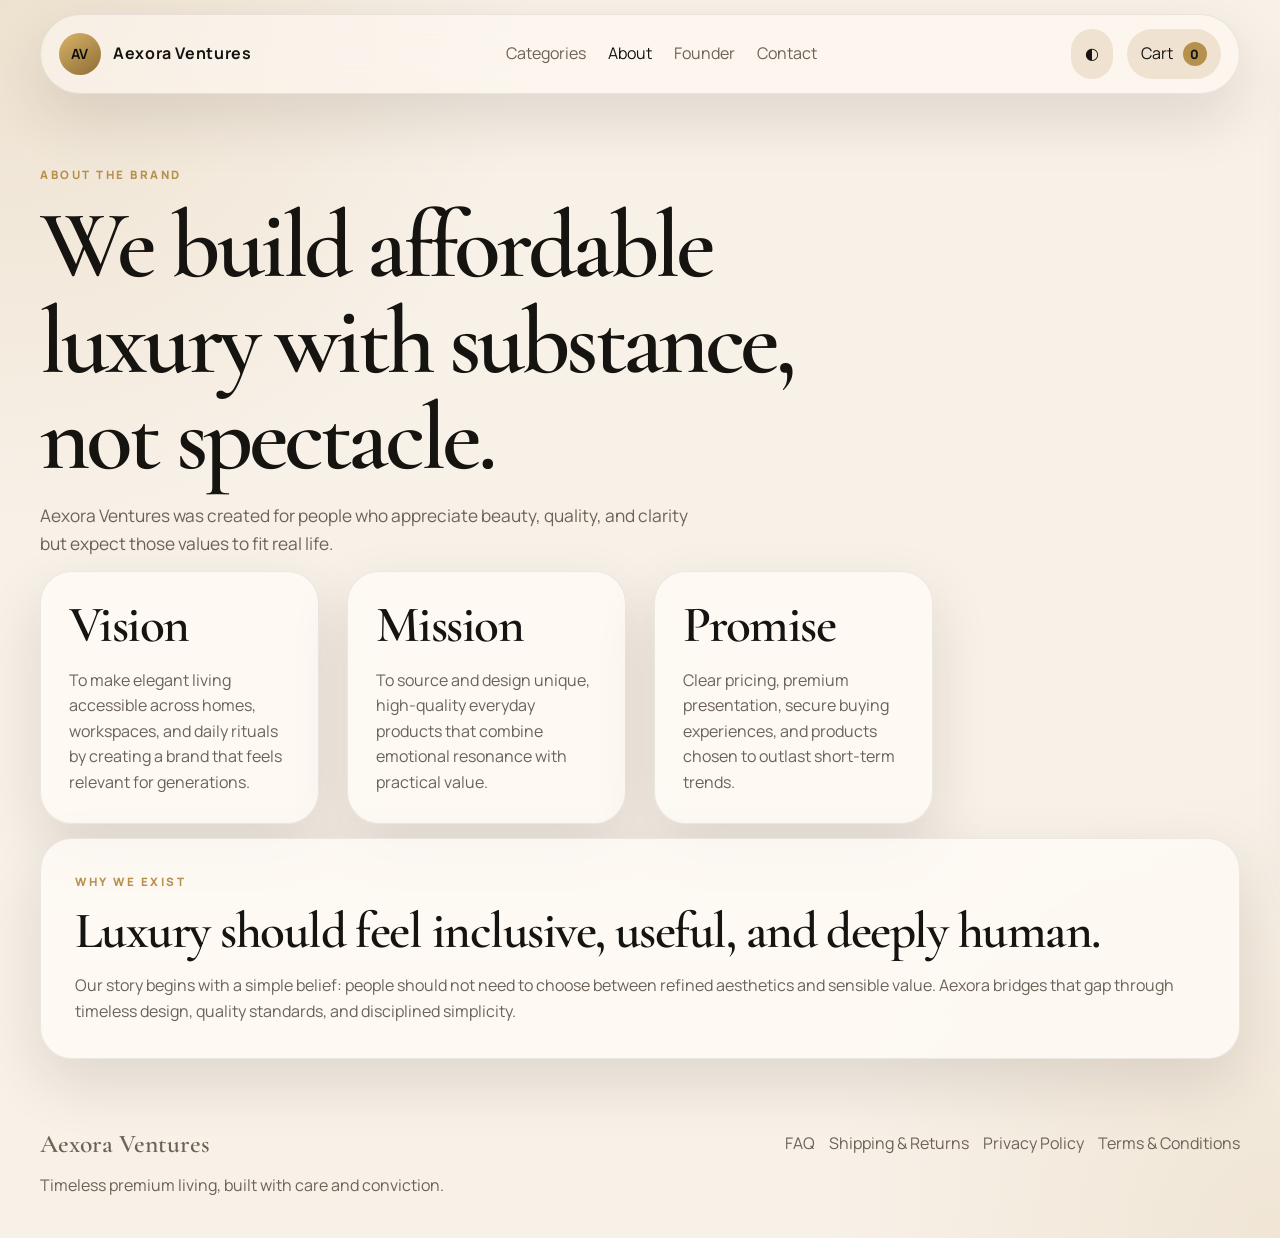
==== about.html @ 9843a8ac "Initial commit" ====
<!DOCTYPE html>
<html lang="en">
<head>
  <meta charset="UTF-8">
  <meta name="viewport" content="width=device-width, initial-scale=1.0">
  <meta name="description" content="Learn about the Aexora Ventures mission, vision, and timeless brand story.">
  <title>About | Aexora Ventures</title>
  <link rel="preconnect" href="https://fonts.googleapis.com">
  <link rel="preconnect" href="https://fonts.gstatic.com" crossorigin>
  <link href="https://fonts.googleapis.com/css2?family=Manrope:wght@400;500;600;700;800&family=Cormorant+Garamond:wght@500;600;700&display=swap" rel="stylesheet">
  <link rel="stylesheet" href="assets/styles.css">
</head>
<body data-page="about">
  <div class="site-shell">
    <header class="topbar">
      <a class="brand" href="index.html"><span class="brand-mark">AV</span><span class="brand-text">Aexora Ventures</span></a>
      <button class="nav-toggle" type="button" aria-label="Open navigation" aria-expanded="false">Menu</button>
      <nav class="nav"><a href="index.html#categories">Categories</a><a href="about.html" aria-current="page">About</a><a href="founder.html">Founder</a><a href="contact.html">Contact</a></nav>
      <div class="toolbar"><button class="icon-button" type="button" data-theme-toggle>◐</button><button class="icon-button cart-button" type="button" data-cart-open>Cart <span class="cart-count" data-cart-count>0</span></button></div>
    </header>
    <main class="section page-stack">
      <section class="page-hero">
        <p class="eyebrow">About the brand</p>
        <h1>We build affordable luxury with substance, not spectacle.</h1>
        <p class="lead">Aexora Ventures was created for people who appreciate beauty, quality, and clarity but expect those values to fit real life.</p>
      </section>
      <section class="content-grid">
        <article class="content-card"><h2>Vision</h2><p>To make elegant living accessible across homes, workspaces, and daily rituals by creating a brand that feels relevant for generations.</p></article>
        <article class="content-card"><h2>Mission</h2><p>To source and design unique, high-quality everyday products that combine emotional resonance with practical value.</p></article>
        <article class="content-card"><h2>Promise</h2><p>Clear pricing, premium presentation, secure buying experiences, and products chosen to outlast short-term trends.</p></article>
      </section>
      <section class="story-band">
        <div><p class="eyebrow">Why we exist</p><h2>Luxury should feel inclusive, useful, and deeply human.</h2></div>
        <p>Our story begins with a simple belief: people should not need to choose between refined aesthetics and sensible value. Aexora bridges that gap through timeless design, quality standards, and disciplined simplicity.</p>
      </section>
    </main>
    <footer class="footer"><div><h3>Aexora Ventures</h3><p>Timeless premium living, built with care and conviction.</p></div><div class="footer-links"><a href="faq.html">FAQ</a><a href="shipping.html">Shipping & Returns</a><a href="privacy.html">Privacy Policy</a><a href="terms.html">Terms & Conditions</a></div></footer>
  </div>
  <aside class="cart-drawer" data-cart-drawer aria-hidden="true"><div class="cart-drawer-header"><h2>Your Cart</h2><button type="button" class="icon-button" data-cart-close>Close</button></div><div class="cart-items" data-cart-items></div><div class="checkout-box"><div class="price-row"><span>Subtotal</span><strong data-cart-subtotal>$0</strong></div><button class="button button-primary checkout-trigger" type="button" data-checkout-open>1-Page Checkout</button></div></aside>
  <div class="overlay" data-overlay></div>
  <section class="checkout-modal" data-checkout-modal aria-hidden="true"><div class="checkout-card"><div class="cart-drawer-header"><h2>Express Checkout</h2><button type="button" class="icon-button" data-checkout-close>Close</button></div><form class="checkout-form" data-checkout-form><label>Full Name<input type="text" name="name" required></label><label>Email<input type="email" name="email" required></label><label>Address<input type="text" name="address" required></label><label>Payment Method<select name="payment"><option>Credit / Debit Card</option><option>UPI</option><option>PayPal</option></select></label><button class="button button-primary" type="submit">Complete Purchase</button></form></div></section>
  <script src="assets/app.js"></script>
</body>
</html>
---- assets/styles.css ----
:root {
  color-scheme: light;
  --bg: #f8f1e8;
  --surface: rgba(255, 252, 247, 0.78);
  --surface-solid: #fffaf4;
  --surface-strong: #efe2d1;
  --text: #161411;
  --muted: #6c6258;
  --line: rgba(22, 20, 17, 0.08);
  --gold: #b6904d;
  --gold-strong: #d8b36a;
  --shadow: 0 24px 60px rgba(39, 28, 13, 0.12);
  --radius-lg: 32px;
  --radius-md: 22px;
  --radius-sm: 16px;
  --max-width: 1200px;
}

body[data-theme="dark"] {
  color-scheme: dark;
  --bg: #111111;
  --surface: rgba(24, 24, 24, 0.88);
  --surface-solid: #171717;
  --surface-strong: #212121;
  --text: #f7f1e8;
  --muted: #b7ab9d;
  --line: rgba(247, 241, 232, 0.1);
  --gold: #d8b36a;
  --gold-strong: #f1d39a;
  --shadow: 0 24px 60px rgba(0, 0, 0, 0.32);
}

* { box-sizing: border-box; }
html { scroll-behavior: smooth; }
body {
  margin: 0;
  background:
    radial-gradient(circle at top left, rgba(182, 144, 77, 0.16), transparent 30%),
    radial-gradient(circle at bottom right, rgba(182, 144, 77, 0.12), transparent 26%),
    var(--bg);
  color: var(--text);
  font-family: "Manrope", sans-serif;
  line-height: 1.6;
  transition: background-color 220ms ease, color 220ms ease;
}
a { color: inherit; text-decoration: none; }
img { max-width: 100%; display: block; }
button, input, select, textarea { font: inherit; }
.site-shell { width: min(calc(100% - 32px), var(--max-width)); margin: 0 auto; }

.topbar {
  position: sticky;
  top: 14px;
  z-index: 20;
  display: flex;
  align-items: center;
  justify-content: space-between;
  gap: 16px;
  margin-top: 14px;
  padding: 14px 18px;
  border: 1px solid var(--line);
  border-radius: 999px;
  background: rgba(255, 250, 244, 0.55);
  backdrop-filter: blur(18px);
  box-shadow: var(--shadow);
}

body[data-theme="dark"] .topbar { background: rgba(17, 17, 17, 0.62); }

.brand { display: inline-flex; align-items: center; gap: 12px; font-weight: 700; letter-spacing: 0.04em; }
.brand-mark {
  display: grid;
  place-items: center;
  width: 42px;
  height: 42px;
  border-radius: 50%;
  background: linear-gradient(145deg, var(--gold-strong), #8f6d34);
  color: #0f0f0f;
  font-size: 0.88rem;
}

.nav { display: flex; align-items: center; gap: 22px; }
.nav a { color: var(--muted); transition: color 180ms ease; }
.nav a:hover, .nav a[aria-current="page"] { color: var(--text); }
.toolbar, .hero-actions, .hero-metrics, .footer-links, .page-stack { display: flex; gap: 14px; flex-wrap: wrap; }
.toolbar { align-items: center; }

.nav-toggle, .icon-button, .button {
  cursor: pointer;
  border: 0;
  transition: transform 180ms ease, background-color 180ms ease, color 180ms ease, border-color 180ms ease;
}

.nav-toggle, .icon-button {
  padding: 12px 14px;
  border-radius: 999px;
  background: var(--surface-strong);
  color: var(--text);
}

.icon-button:hover, .button:hover, .nav-toggle:hover { transform: translateY(-1px); }
.cart-button { display: inline-flex; align-items: center; gap: 10px; }
.cart-count {
  display: inline-grid;
  place-items: center;
  min-width: 24px;
  height: 24px;
  padding: 0 6px;
  border-radius: 999px;
  background: var(--gold);
  color: #111;
  font-size: 0.8rem;
  font-weight: 800;
}

.section { padding: 72px 0; }
.no-padding-top { padding-top: 0; }
.hero, .product-layout, .shop-layout, .contact-layout, .founder-hero, .content-grid, .testimonial-grid, .trust-grid { display: grid; gap: 28px; }
.hero { grid-template-columns: 1.15fr 0.85fr; align-items: center; min-height: calc(100vh - 160px); }
.eyebrow {
  margin: 0 0 14px;
  color: var(--gold);
  text-transform: uppercase;
  letter-spacing: 0.22em;
  font-size: 0.72rem;
  font-weight: 800;
}

h1, h2, h3 {
  margin: 0 0 16px;
  font-family: "Cormorant Garamond", serif;
  font-weight: 600;
  line-height: 1;
}

h1 { font-size: clamp(3.3rem, 8vw, 6rem); letter-spacing: -0.04em; }
h2 { font-size: clamp(2.1rem, 4vw, 3.2rem); letter-spacing: -0.03em; }
h3 { font-size: 1.6rem; }
p { margin: 0; color: var(--muted); }
.lead { font-size: 1.08rem; max-width: 60ch; }

.button {
  display: inline-flex;
  align-items: center;
  justify-content: center;
  min-height: 52px;
  padding: 0 22px;
  border-radius: 999px;
  font-weight: 700;
}

.button-primary { background: linear-gradient(135deg, var(--gold-strong), var(--gold)); color: #111; }
.button-secondary { border: 1px solid var(--line); background: transparent; color: var(--text); }
.hero-metrics { list-style: none; padding: 0; margin: 28px 0 0; }
.hero-metrics li {
  min-width: 150px;
  padding: 18px 20px;
  border: 1px solid var(--line);
  border-radius: var(--radius-md);
  background: var(--surface);
}

.hero-metrics strong { display: block; margin-bottom: 6px; color: var(--text); font-size: 1.4rem; }
.hero-showcase { position: relative; min-height: 560px; }

.glass-panel, .product-card, .trust-card, .testimonial, .filters, .content-card, .contact-form, .checkout-card, .faq-item, .cart-drawer, .story-band, .results-bar {
  border: 1px solid var(--line);
  border-radius: var(--radius-lg);
  background: var(--surface);
  box-shadow: var(--shadow);
  backdrop-filter: blur(18px);
}

.hero-card { position: absolute; padding: 28px; }
.hero-card-main {
  inset: 6% 0 auto 6%;
  min-height: 360px;
  background: linear-gradient(160deg, rgba(182, 144, 77, 0.22), rgba(255, 255, 255, 0.02)), var(--surface);
}
.hero-card-accent { right: 4%; bottom: 8%; max-width: 320px; }
.card-label {
  margin-bottom: 18px;
  color: var(--gold);
  font-size: 0.78rem;
  letter-spacing: 0.2em;
  text-transform: uppercase;
}

.section-heading, .results-bar, .price-row, .cart-drawer-header {
  display: flex;
  align-items: center;
  justify-content: space-between;
  gap: 16px;
}

.section-heading { margin-bottom: 28px; }
.inline-link { color: var(--text); font-weight: 700; }
.product-grid, .testimonial-grid, .trust-grid, .content-grid { grid-template-columns: repeat(12, minmax(0, 1fr)); }
.product-card, .testimonial, .trust-card, .content-card { overflow: hidden; }
.product-card { grid-column: span 4; padding: 18px; }
.product-visual {
  aspect-ratio: 4 / 4.4;
  margin-bottom: 18px;
  border-radius: 24px;
  background: radial-gradient(circle at top, rgba(255, 255, 255, 0.5), transparent 35%), linear-gradient(145deg, rgba(182, 144, 77, 0.24), rgba(17, 17, 17, 0.04));
}

.product-meta { display: flex; align-items: flex-start; justify-content: space-between; gap: 18px; margin-bottom: 10px; }
.product-meta strong, .product-price, .product-info strong { color: var(--text); }
.product-category {
  display: inline-block;
  margin-bottom: 12px;
  color: var(--gold);
  font-size: 0.78rem;
  letter-spacing: 0.18em;
  text-transform: uppercase;
}

.rating { color: var(--gold); font-size: 0.9rem; }
.product-actions { display: flex; gap: 10px; margin-top: 18px; }
.product-actions .button { flex: 1; min-height: 46px; }
.story-band { grid-template-columns: 0.8fr 1.2fr; align-items: center; padding: 34px; }
.trust-card, .testimonial, .content-card { grid-column: span 3; padding: 28px; }
.testimonial p { margin-bottom: 18px; }
.recommendation-band { padding-top: 28px; }
.footer { display: flex; justify-content: space-between; gap: 18px; padding: 0 0 40px; color: var(--muted); }
.footer-links { align-items: flex-start; }
.page-hero { max-width: 760px; }
.shop-layout { grid-template-columns: 290px 1fr; align-items: start; }
.filters, .contact-form, .checkout-card { padding: 24px; }
.filters label, .checkout-form label, .contact-form label { display: block; margin-top: 18px; color: var(--text); font-weight: 700; }
.filters input, .filters select, .checkout-form input, .checkout-form select, .contact-form input, .contact-form textarea {
  width: 100%;
  margin-top: 10px;
  padding: 14px 16px;
  border: 1px solid var(--line);
  border-radius: 16px;
  background: var(--surface-solid);
  color: var(--text);
}

.results-bar { margin-bottom: 24px; padding: 16px 18px; }
.product-layout { grid-template-columns: 1.05fr 0.95fr; align-items: center; }
.product-gallery { display: grid; gap: 16px; }
.product-image-main, .product-thumb {
  border-radius: var(--radius-lg);
  background: radial-gradient(circle at top, rgba(255, 255, 255, 0.42), transparent 40%), linear-gradient(145deg, rgba(182, 144, 77, 0.24), rgba(17, 17, 17, 0.08));
}

.product-image-main { aspect-ratio: 1 / 1.1; }
.product-thumbs { display: grid; grid-template-columns: repeat(3, 1fr); gap: 12px; }
.product-thumb { aspect-ratio: 1; }
.product-info { padding: 16px 0; }
.product-price-row { display: flex; align-items: center; gap: 16px; margin: 20px 0 10px; }
.product-price { font-size: 2rem; font-weight: 800; }
.offer-pill {
  padding: 8px 14px;
  border-radius: 999px;
  background: rgba(182, 144, 77, 0.14);
  color: var(--gold-strong);
  font-weight: 700;
}

.accordion { margin-top: 22px; }
.accordion details { padding: 16px 0; border-top: 1px solid var(--line); }
.accordion summary, .faq-item summary { cursor: pointer; color: var(--text); font-weight: 700; }
.founder-hero { grid-template-columns: 260px 1fr; align-items: center; }
.founder-portrait {
  display: grid;
  place-items: center;
  aspect-ratio: 1;
  border-radius: 50%;
  background: radial-gradient(circle at top, rgba(255, 255, 255, 0.28), transparent 40%), linear-gradient(145deg, rgba(182, 144, 77, 0.54), rgba(17, 17, 17, 0.2));
  color: var(--surface-solid);
  font-size: 4rem;
  font-family: "Cormorant Garamond", serif;
}

.contact-layout { grid-template-columns: 1.1fr 0.9fr; }
.policy-page { max-width: 880px; }
.faq-item { padding: 22px 24px; }
.faq-item p { margin-top: 14px; }

.cart-drawer, .checkout-modal { position: fixed; z-index: 40; }
.cart-drawer {
  top: 18px;
  right: 18px;
  width: min(420px, calc(100vw - 28px));
  height: calc(100vh - 36px);
  padding: 22px;
  transform: translateX(112%);
  transition: transform 220ms ease;
}

.cart-drawer.is-open { transform: translateX(0); }
.cart-items {
  display: grid;
  gap: 14px;
  margin: 22px 0;
  max-height: calc(100vh - 290px);
  overflow: auto;
}

.cart-item {
  display: grid;
  grid-template-columns: 72px 1fr auto;
  gap: 14px;
  align-items: center;
  padding: 12px;
  border: 1px solid var(--line);
  border-radius: 18px;
  background: var(--surface-solid);
}

.cart-item-visual {
  aspect-ratio: 1;
  border-radius: 16px;
  background: radial-gradient(circle at top, rgba(255, 255, 255, 0.3), transparent 36%), linear-gradient(145deg, rgba(182, 144, 77, 0.22), rgba(17, 17, 17, 0.1));
}

.checkout-box { display: grid; gap: 16px; padding-top: 12px; border-top: 1px solid var(--line); }
.overlay {
  position: fixed;
  inset: 0;
  z-index: 30;
  background: rgba(7, 7, 7, 0.36);
  opacity: 0;
  pointer-events: none;
  transition: opacity 220ms ease;
}

.overlay.is-visible { opacity: 1; pointer-events: auto; }
.checkout-modal {
  inset: 0;
  display: grid;
  place-items: center;
  padding: 24px;
  pointer-events: none;
  opacity: 0;
  transition: opacity 220ms ease;
}

.checkout-modal.is-open { opacity: 1; pointer-events: auto; }
.checkout-card { width: min(520px, 100%); }
.checkout-form { display: grid; gap: 0; }
.form-note { margin-top: 14px; font-size: 0.92rem; }
.empty-state {
  padding: 22px;
  border: 1px dashed var(--line);
  border-radius: 20px;
  color: var(--muted);
  text-align: center;
}

.success-banner {
  margin-top: 18px;
  padding: 14px 16px;
  border-radius: 18px;
  background: rgba(182, 144, 77, 0.16);
  color: var(--text);
}

.nav-toggle { display: none; }

@media (max-width: 980px) {
  .hero, .story-band, .shop-layout, .product-layout, .contact-layout, .founder-hero { grid-template-columns: 1fr; }
  .hero { min-height: auto; padding-top: 34px; }
  .hero-showcase { min-height: 440px; }
  .product-card, .testimonial, .trust-card, .content-card { grid-column: span 6; }
}

@media (max-width: 760px) {
  .site-shell { width: min(calc(100% - 20px), var(--max-width)); }
  .topbar { flex-wrap: wrap; border-radius: 30px; }
  .nav-toggle { display: inline-flex; }
  .nav { display: none; width: 100%; flex-direction: column; align-items: flex-start; padding-top: 8px; }
  .nav.is-open { display: flex; }
  .toolbar { margin-left: auto; }
  .product-card, .testimonial, .trust-card, .content-card { grid-column: span 12; }
  .hero-card { position: relative; inset: auto; }
  h1 { font-size: clamp(2.7rem, 14vw, 4rem); }
  .section { padding: 54px 0; }
  .footer { flex-direction: column; }
}

@media (prefers-reduced-motion: reduce) {
  *, *::before, *::after {
    scroll-behavior: auto;
    transition: none !important;
    animation: none !important;
  }
}
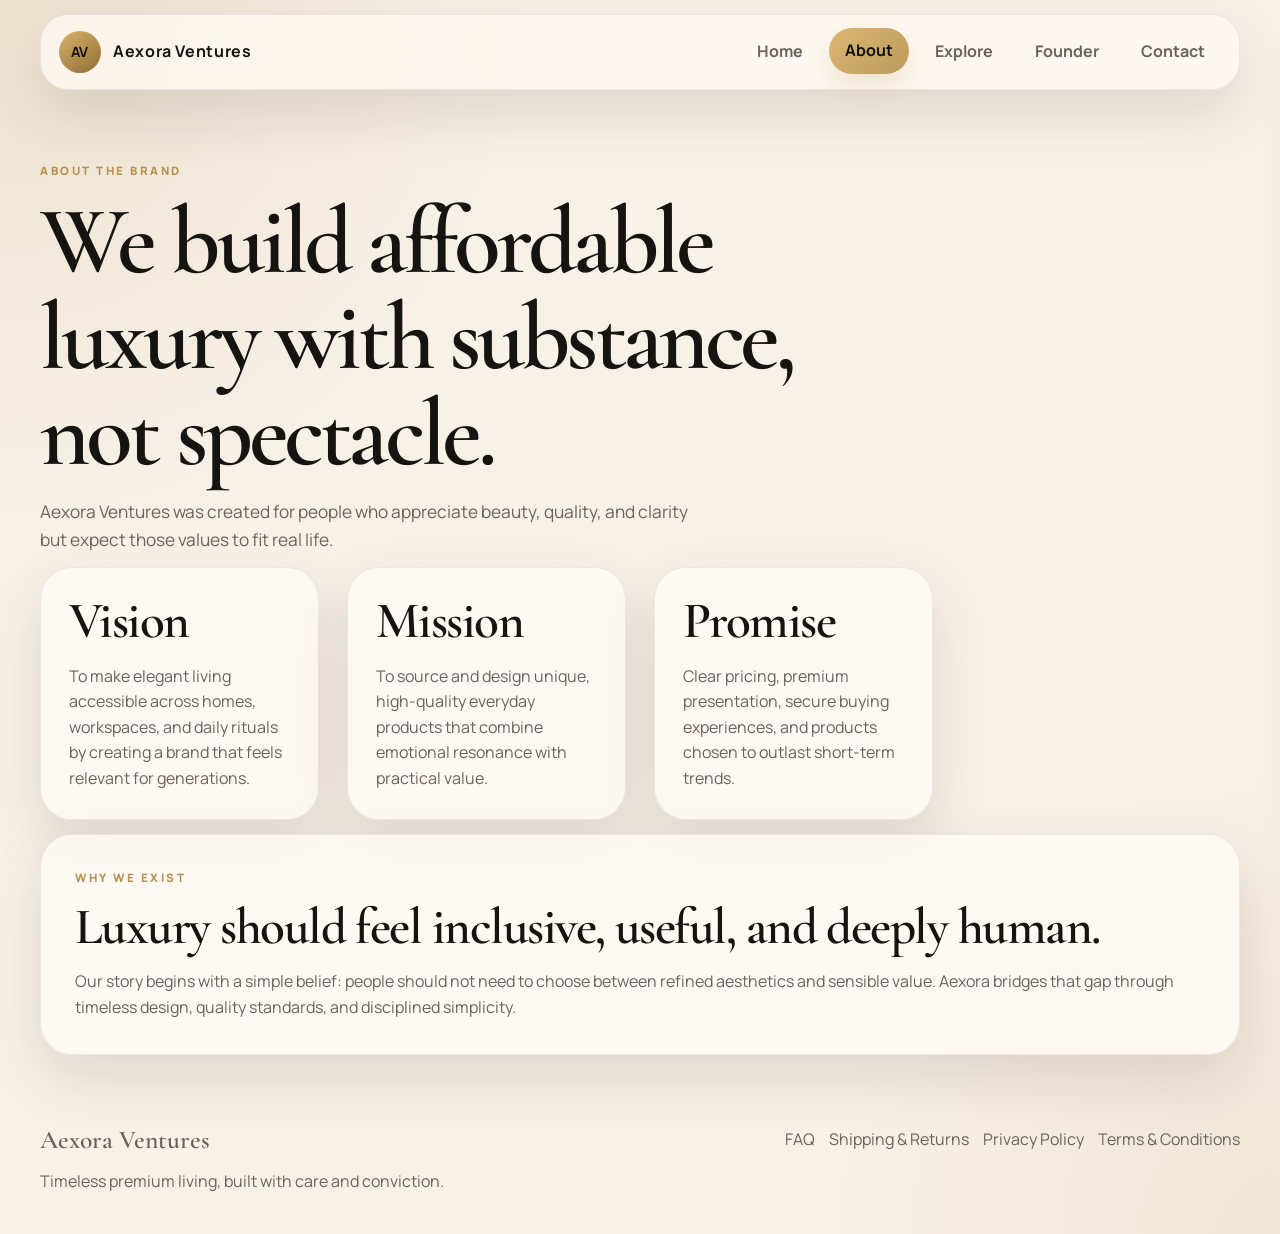
==== commit f2eb38b9: "fixed blank page" ====
--- a/about.html
+++ b/about.html
@@ -15,7 +15,13 @@
     <header class="topbar">
       <a class="brand" href="index.html"><span class="brand-mark">AV</span><span class="brand-text">Aexora Ventures</span></a>
       <button class="nav-toggle" type="button" aria-label="Open navigation" aria-expanded="false">Menu</button>
-      <nav class="nav"><a href="index.html#categories">Categories</a><a href="about.html" aria-current="page">About</a><a href="founder.html">Founder</a><a href="contact.html">Contact</a></nav>
+      <nav class="nav">
+        <a href="index.html">Home</a>
+        <a href="about.html" aria-current="page">About</a>
+        <a href="explore.html">Explore</a>
+        <a href="founder.html">Founder</a>
+        <a href="contact.html">Contact</a>
+      </nav>
       <div class="toolbar"><button class="icon-button" type="button" data-theme-toggle>◐</button><button class="icon-button cart-button" type="button" data-cart-open>Cart <span class="cart-count" data-cart-count>0</span></button></div>
     </header>
     <main class="section page-stack">
--- a/assets/styles.css
+++ b/assets/styles.css
@@ -54,13 +54,13 @@
   z-index: 20;
   display: flex;
   align-items: center;
-  justify-content: space-between;
+  justify-content: flex-start;
   gap: 16px;
   margin-top: 14px;
   padding: 14px 18px;
-  border: 1px solid var(--line);
-  border-radius: 999px;
-  background: rgba(255, 250, 244, 0.55);
+  border: 1px solid rgba(22, 20, 17, 0.08);
+  border-radius: 28px;
+  background: rgba(255, 250, 244, 0.72);
   backdrop-filter: blur(18px);
   box-shadow: var(--shadow);
 }
@@ -79,11 +79,40 @@
   font-size: 0.88rem;
 }
 
-.nav { display: flex; align-items: center; gap: 22px; }
-.nav a { color: var(--muted); transition: color 180ms ease; }
-.nav a:hover, .nav a[aria-current="page"] { color: var(--text); }
+.nav {
+  display: flex;
+  align-items: center;
+  gap: 10px;
+  margin-left: auto;
+}
+
+.nav a {
+  padding: 10px 16px;
+  border-radius: 999px;
+  color: var(--muted);
+  font-weight: 700;
+  transition: color 180ms ease, background-color 180ms ease, transform 180ms ease, box-shadow 180ms ease;
+}
+
+.nav a:hover,
+.nav a[aria-current="page"] {
+  color: var(--text);
+  background: rgba(182, 144, 77, 0.12);
+  transform: translateY(-1px);
+}
+
+.nav a[aria-current="page"] {
+  background: linear-gradient(135deg, rgba(216, 179, 106, 0.95), rgba(182, 144, 77, 0.9));
+  color: #111111;
+  box-shadow: 0 12px 28px rgba(182, 144, 77, 0.2);
+}
 .toolbar, .hero-actions, .hero-metrics, .footer-links, .page-stack { display: flex; gap: 14px; flex-wrap: wrap; }
 .toolbar { align-items: center; }
+body[data-page="home"] .toolbar,
+body[data-page="about"] .toolbar,
+body[data-page="explore"] .toolbar,
+body[data-page="founder"] .toolbar,
+body[data-page="contact"] .toolbar { display: none; }
 
 .nav-toggle, .icon-button, .button {
   cursor: pointer;
@@ -96,6 +125,7 @@
   border-radius: 999px;
   background: var(--surface-strong);
   color: var(--text);
+  border: 1px solid var(--line);
 }
 
 .icon-button:hover, .button:hover, .nav-toggle:hover { transform: translateY(-1px); }
@@ -373,8 +403,19 @@
   .site-shell { width: min(calc(100% - 20px), var(--max-width)); }
   .topbar { flex-wrap: wrap; border-radius: 30px; }
   .nav-toggle { display: inline-flex; }
-  .nav { display: none; width: 100%; flex-direction: column; align-items: flex-start; padding-top: 8px; }
+  .nav {
+    display: none;
+    width: 100%;
+    flex-direction: column;
+    align-items: flex-end;
+    padding-top: 8px;
+    margin-left: 0;
+  }
   .nav.is-open { display: flex; }
+  .nav a {
+    width: min(240px, 100%);
+    text-align: right;
+  }
   .toolbar { margin-left: auto; }
   .product-card, .testimonial, .trust-card, .content-card { grid-column: span 12; }
   .hero-card { position: relative; inset: auto; }
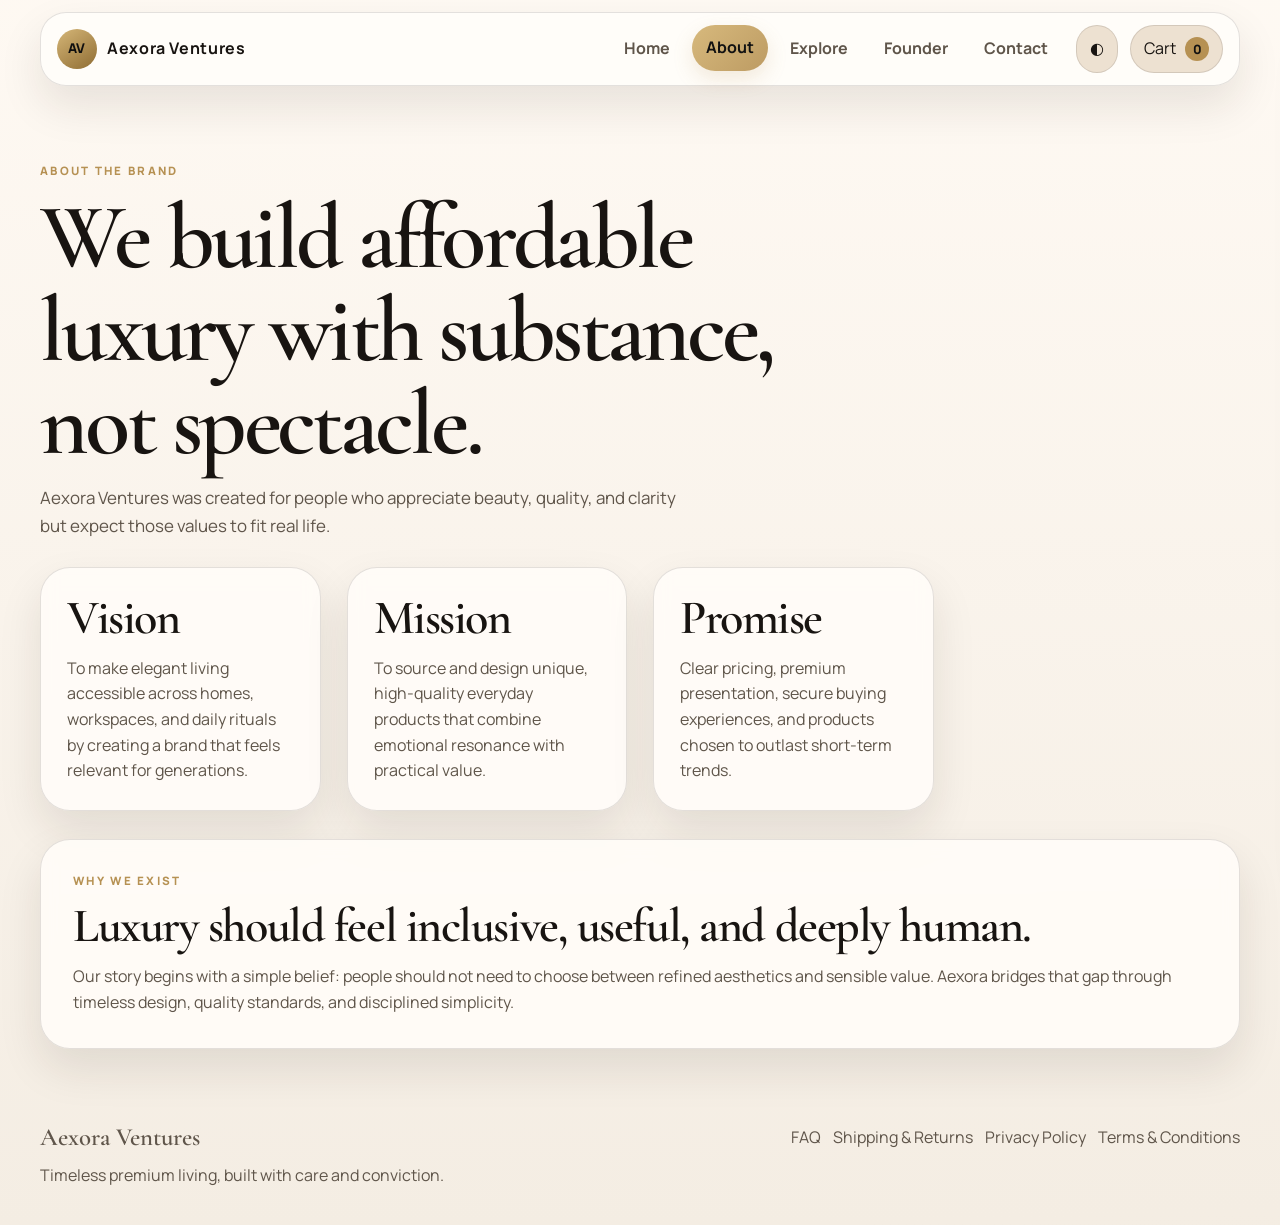
==== commit d49c1717: "First website upload" ====
--- a/about.html
+++ b/about.html
@@ -2,13 +2,13 @@
 <html lang="en">
 <head>
   <meta charset="UTF-8">
-  <meta name="viewport" content="width=device-width, initial-scale=1.0">
+  <meta name="viewport" content="width=device-width, initial-scale=1.0, viewport-fit=cover">
   <meta name="description" content="Learn about the Aexora Ventures mission, vision, and timeless brand story.">
   <title>About | Aexora Ventures</title>
   <link rel="preconnect" href="https://fonts.googleapis.com">
   <link rel="preconnect" href="https://fonts.gstatic.com" crossorigin>
   <link href="https://fonts.googleapis.com/css2?family=Manrope:wght@400;500;600;700;800&family=Cormorant+Garamond:wght@500;600;700&display=swap" rel="stylesheet">
-  <link rel="stylesheet" href="assets/styles.css">
+  <link rel="stylesheet" href="./assets/styles.css">
 </head>
 <body data-page="about">
   <div class="site-shell">
@@ -45,6 +45,6 @@
   <aside class="cart-drawer" data-cart-drawer aria-hidden="true"><div class="cart-drawer-header"><h2>Your Cart</h2><button type="button" class="icon-button" data-cart-close>Close</button></div><div class="cart-items" data-cart-items></div><div class="checkout-box"><div class="price-row"><span>Subtotal</span><strong data-cart-subtotal>$0</strong></div><button class="button button-primary checkout-trigger" type="button" data-checkout-open>1-Page Checkout</button></div></aside>
   <div class="overlay" data-overlay></div>
   <section class="checkout-modal" data-checkout-modal aria-hidden="true"><div class="checkout-card"><div class="cart-drawer-header"><h2>Express Checkout</h2><button type="button" class="icon-button" data-checkout-close>Close</button></div><form class="checkout-form" data-checkout-form><label>Full Name<input type="text" name="name" required></label><label>Email<input type="email" name="email" required></label><label>Address<input type="text" name="address" required></label><label>Payment Method<select name="payment"><option>Credit / Debit Card</option><option>UPI</option><option>PayPal</option></select></label><button class="button button-primary" type="submit">Complete Purchase</button></form></div></section>
-  <script src="assets/app.js"></script>
+  <script src="./assets/app.js" defer></script>
 </body>
 </html>
--- a/assets/styles.css
+++ b/assets/styles.css
@@ -1,16 +1,16 @@
 :root {
   color-scheme: light;
-  --bg: #f8f1e8;
-  --surface: rgba(255, 252, 247, 0.78);
-  --surface-solid: #fffaf4;
-  --surface-strong: #efe2d1;
-  --text: #161411;
-  --muted: #6c6258;
-  --line: rgba(22, 20, 17, 0.08);
-  --gold: #b6904d;
-  --gold-strong: #d8b36a;
-  --shadow: 0 24px 60px rgba(39, 28, 13, 0.12);
-  --radius-lg: 32px;
+  --bg: #f4ede3;
+  --surface: rgba(255, 252, 248, 0.92);
+  --surface-solid: #fffdf9;
+  --surface-strong: #ede1d1;
+  --text: #181411;
+  --muted: #5f554a;
+  --line: rgba(24, 20, 17, 0.12);
+  --gold: #b69153;
+  --gold-strong: #d5b677;
+  --shadow: 0 20px 44px rgba(42, 29, 15, 0.1);
+  --radius-lg: 30px;
   --radius-md: 22px;
   --radius-sm: 16px;
   --max-width: 1200px;
@@ -18,25 +18,27 @@
 
 body[data-theme="dark"] {
   color-scheme: dark;
-  --bg: #111111;
-  --surface: rgba(24, 24, 24, 0.88);
-  --surface-solid: #171717;
+  --bg: #101010;
+  --surface: rgba(25, 25, 25, 0.88);
+  --surface-solid: #161616;
   --surface-strong: #212121;
   --text: #f7f1e8;
-  --muted: #b7ab9d;
-  --line: rgba(247, 241, 232, 0.1);
-  --gold: #d8b36a;
-  --gold-strong: #f1d39a;
-  --shadow: 0 24px 60px rgba(0, 0, 0, 0.32);
+  --muted: #b8ad9f;
+  --line: rgba(247, 241, 232, 0.13);
+  --gold: #d7b679;
+  --gold-strong: #edd4a5;
+  --shadow: 0 24px 58px rgba(0, 0, 0, 0.36);
 }
 
 * { box-sizing: border-box; }
 html { scroll-behavior: smooth; }
 body {
   margin: 0;
+  -webkit-text-size-adjust: 100%;
   background:
-    radial-gradient(circle at top left, rgba(182, 144, 77, 0.16), transparent 30%),
-    radial-gradient(circle at bottom right, rgba(182, 144, 77, 0.12), transparent 26%),
+    linear-gradient(180deg, rgba(255, 250, 244, 0.94), rgba(244, 237, 227, 0.98)),
+    radial-gradient(circle at top left, rgba(182, 145, 83, 0.1), transparent 28%),
+    radial-gradient(circle at bottom right, rgba(182, 145, 83, 0.08), transparent 24%),
     var(--bg);
   color: var(--text);
   font-family: "Manrope", sans-serif;
@@ -46,48 +48,56 @@
 a { color: inherit; text-decoration: none; }
 img { max-width: 100%; display: block; }
 button, input, select, textarea { font: inherit; }
-.site-shell { width: min(calc(100% - 32px), var(--max-width)); margin: 0 auto; }
+.site-shell { width: min(calc(100% - 34px), var(--max-width)); margin: 0 auto; }
 
 .topbar {
   position: sticky;
-  top: 14px;
+  top: 12px;
   z-index: 20;
   display: flex;
   align-items: center;
   justify-content: flex-start;
-  gap: 16px;
-  margin-top: 14px;
-  padding: 14px 18px;
-  border: 1px solid rgba(22, 20, 17, 0.08);
-  border-radius: 28px;
-  background: rgba(255, 250, 244, 0.72);
-  backdrop-filter: blur(18px);
+  gap: 14px;
+  margin-top: 12px;
+  padding: 12px 16px;
+  border: 1px solid var(--line);
+  border-radius: 26px;
+  background: rgba(255, 253, 249, 0.94);
+  backdrop-filter: blur(10px);
   box-shadow: var(--shadow);
 }
 
-body[data-theme="dark"] .topbar { background: rgba(17, 17, 17, 0.62); }
-
-.brand { display: inline-flex; align-items: center; gap: 12px; font-weight: 700; letter-spacing: 0.04em; }
+body[data-theme="dark"] .topbar { background: rgba(16, 16, 16, 0.9); }
+
+.brand {
+  display: inline-flex;
+  align-items: center;
+  gap: 10px;
+  font-weight: 700;
+  letter-spacing: 0.04em;
+}
+
 .brand-mark {
   display: grid;
   place-items: center;
-  width: 42px;
-  height: 42px;
+  width: 40px;
+  height: 40px;
   border-radius: 50%;
   background: linear-gradient(145deg, var(--gold-strong), #8f6d34);
   color: #0f0f0f;
-  font-size: 0.88rem;
+  font-size: 0.84rem;
+  font-weight: 800;
 }
 
 .nav {
   display: flex;
   align-items: center;
-  gap: 10px;
+  gap: 8px;
   margin-left: auto;
 }
 
 .nav a {
-  padding: 10px 16px;
+  padding: 10px 14px;
   border-radius: 999px;
   color: var(--muted);
   font-weight: 700;
@@ -97,22 +107,19 @@
 .nav a:hover,
 .nav a[aria-current="page"] {
   color: var(--text);
-  background: rgba(182, 144, 77, 0.12);
+  background: rgba(182, 145, 83, 0.12);
   transform: translateY(-1px);
 }
 
 .nav a[aria-current="page"] {
-  background: linear-gradient(135deg, rgba(216, 179, 106, 0.95), rgba(182, 144, 77, 0.9));
+  background: linear-gradient(135deg, rgba(213, 182, 119, 0.96), rgba(182, 145, 83, 0.9));
   color: #111111;
-  box-shadow: 0 12px 28px rgba(182, 144, 77, 0.2);
-}
-.toolbar, .hero-actions, .hero-metrics, .footer-links, .page-stack { display: flex; gap: 14px; flex-wrap: wrap; }
+  box-shadow: 0 8px 20px rgba(182, 145, 83, 0.18);
+}
+
+.toolbar, .hero-actions, .hero-metrics, .footer-links { display: flex; gap: 12px; flex-wrap: wrap; }
 .toolbar { align-items: center; }
-body[data-page="home"] .toolbar,
-body[data-page="about"] .toolbar,
-body[data-page="explore"] .toolbar,
-body[data-page="founder"] .toolbar,
-body[data-page="contact"] .toolbar { display: none; }
+.page-stack { display: grid; gap: clamp(1.25rem, 2.2vw, 1.9rem); }
 
 .nav-toggle, .icon-button, .button {
   cursor: pointer;
@@ -121,7 +128,7 @@
 }
 
 .nav-toggle, .icon-button {
-  padding: 12px 14px;
+  padding: 10px 13px;
   border-radius: 999px;
   background: var(--surface-strong);
   color: var(--text);
@@ -129,7 +136,7 @@
 }
 
 .icon-button:hover, .button:hover, .nav-toggle:hover { transform: translateY(-1px); }
-.cart-button { display: inline-flex; align-items: center; gap: 10px; }
+.cart-button { display: inline-flex; align-items: center; gap: 9px; }
 .cart-count {
   display: inline-grid;
   place-items: center;
@@ -143,76 +150,110 @@
   font-weight: 800;
 }
 
-.section { padding: 72px 0; }
+.section { padding: 76px 0; }
 .no-padding-top { padding-top: 0; }
-.hero, .product-layout, .shop-layout, .contact-layout, .founder-hero, .content-grid, .testimonial-grid, .trust-grid { display: grid; gap: 28px; }
-.hero { grid-template-columns: 1.15fr 0.85fr; align-items: center; min-height: calc(100vh - 160px); }
+.hero, .product-layout, .shop-layout, .contact-layout, .founder-hero, .content-grid, .testimonial-grid, .trust-grid { display: grid; gap: 26px; }
+.hero { grid-template-columns: 1.02fr 0.98fr; align-items: center; min-height: calc(100vh - 150px); min-height: calc(100svh - 150px); min-height: calc(100dvh - 150px); gap: 42px; }
 .eyebrow {
-  margin: 0 0 14px;
+  margin: 0 0 12px;
   color: var(--gold);
   text-transform: uppercase;
-  letter-spacing: 0.22em;
+  letter-spacing: 0.2em;
   font-size: 0.72rem;
   font-weight: 800;
 }
 
 h1, h2, h3 {
-  margin: 0 0 16px;
+  margin: 0 0 14px;
   font-family: "Cormorant Garamond", serif;
   font-weight: 600;
   line-height: 1;
 }
 
-h1 { font-size: clamp(3.3rem, 8vw, 6rem); letter-spacing: -0.04em; }
-h2 { font-size: clamp(2.1rem, 4vw, 3.2rem); letter-spacing: -0.03em; }
-h3 { font-size: 1.6rem; }
+h1 { font-size: clamp(3.1rem, 8vw, 5.8rem); letter-spacing: -0.04em; }
+h2 { font-size: clamp(2rem, 4vw, 3rem); letter-spacing: -0.03em; }
+h3 { font-size: 1.55rem; }
 p { margin: 0; color: var(--muted); }
-.lead { font-size: 1.08rem; max-width: 60ch; }
+.lead { font-size: 1.06rem; max-width: 64ch; }
+.hero-copy { max-width: 620px; }
+.hero-copy .lead { max-width: 34rem; }
 
 .button {
   display: inline-flex;
   align-items: center;
   justify-content: center;
-  min-height: 52px;
-  padding: 0 22px;
+  min-height: 50px;
+  padding: 0 20px;
   border-radius: 999px;
   font-weight: 700;
 }
 
 .button-primary { background: linear-gradient(135deg, var(--gold-strong), var(--gold)); color: #111; }
-.button-secondary { border: 1px solid var(--line); background: transparent; color: var(--text); }
-.hero-metrics { list-style: none; padding: 0; margin: 28px 0 0; }
+.button-secondary { border: 1px solid var(--line); background: var(--surface-solid); color: var(--text); }
+.explore-button { gap: 12px; }
+.explore-icon {
+  display: inline-grid;
+  place-items: center;
+  width: 32px;
+  height: 32px;
+  border-radius: 50%;
+  background: rgba(17, 17, 17, 0.12);
+  font-size: 0.9rem;
+  font-weight: 800;
+}
+.hero-metrics { list-style: none; padding: 0; margin: 26px 0 0; }
 .hero-metrics li {
-  min-width: 150px;
-  padding: 18px 20px;
+  min-width: 142px;
+  padding: 16px 18px;
   border: 1px solid var(--line);
   border-radius: var(--radius-md);
   background: var(--surface);
 }
 
-.hero-metrics strong { display: block; margin-bottom: 6px; color: var(--text); font-size: 1.4rem; }
-.hero-showcase { position: relative; min-height: 560px; }
+.hero-metrics strong { display: block; margin-bottom: 4px; color: var(--text); font-size: 1.3rem; }
+.hero-showcase {
+  display: grid;
+  gap: 18px;
+  align-content: center;
+  min-height: auto;
+}
 
 .glass-panel, .product-card, .trust-card, .testimonial, .filters, .content-card, .contact-form, .checkout-card, .faq-item, .cart-drawer, .story-band, .results-bar {
   border: 1px solid var(--line);
   border-radius: var(--radius-lg);
   background: var(--surface);
   box-shadow: var(--shadow);
-  backdrop-filter: blur(18px);
-}
-
-.hero-card { position: absolute; padding: 28px; }
+  backdrop-filter: blur(8px);
+}
+
+.hero-card { position: relative; padding: 28px; }
 .hero-card-main {
-  inset: 6% 0 auto 6%;
-  min-height: 360px;
-  background: linear-gradient(160deg, rgba(182, 144, 77, 0.22), rgba(255, 255, 255, 0.02)), var(--surface);
-}
-.hero-card-accent { right: 4%; bottom: 8%; max-width: 320px; }
+  inset: auto;
+  min-height: auto;
+  background: linear-gradient(160deg, rgba(182, 145, 83, 0.16), rgba(255, 255, 255, 0.46)), var(--surface);
+}
+.hero-card-accent {
+  inset: auto;
+  max-width: 84%;
+  margin-left: auto;
+  background: var(--surface-solid);
+}
+.quote-panel {
+  display: grid;
+  gap: 14px;
+}
+.quote-panel h2 {
+  line-height: 1.08;
+  max-width: 12ch;
+}
+.quote-panel p {
+  font-size: 1rem;
+}
 .card-label {
-  margin-bottom: 18px;
+  margin-bottom: 16px;
   color: var(--gold);
   font-size: 0.78rem;
-  letter-spacing: 0.2em;
+  letter-spacing: 0.18em;
   text-transform: uppercase;
 }
 
@@ -220,79 +261,105 @@
   display: flex;
   align-items: center;
   justify-content: space-between;
-  gap: 16px;
-}
-
-.section-heading { margin-bottom: 28px; }
+  gap: 14px;
+}
+
+.section-heading { margin-bottom: 24px; }
 .inline-link { color: var(--text); font-weight: 700; }
 .product-grid, .testimonial-grid, .trust-grid, .content-grid { grid-template-columns: repeat(12, minmax(0, 1fr)); }
 .product-card, .testimonial, .trust-card, .content-card { overflow: hidden; }
 .product-card { grid-column: span 4; padding: 18px; }
 .product-visual {
   aspect-ratio: 4 / 4.4;
-  margin-bottom: 18px;
-  border-radius: 24px;
-  background: radial-gradient(circle at top, rgba(255, 255, 255, 0.5), transparent 35%), linear-gradient(145deg, rgba(182, 144, 77, 0.24), rgba(17, 17, 17, 0.04));
-}
-
-.product-meta { display: flex; align-items: flex-start; justify-content: space-between; gap: 18px; margin-bottom: 10px; }
+  margin-bottom: 16px;
+  border-radius: 22px;
+  background: radial-gradient(circle at top, rgba(255, 255, 255, 0.5), transparent 35%), linear-gradient(145deg, rgba(182, 145, 83, 0.24), rgba(17, 17, 17, 0.04));
+}
+
+.product-meta { display: flex; align-items: flex-start; justify-content: space-between; gap: 14px; margin-bottom: 10px; }
 .product-meta strong, .product-price, .product-info strong { color: var(--text); }
 .product-category {
   display: inline-block;
-  margin-bottom: 12px;
+  margin-bottom: 10px;
   color: var(--gold);
-  font-size: 0.78rem;
-  letter-spacing: 0.18em;
+  font-size: 0.76rem;
+  letter-spacing: 0.16em;
   text-transform: uppercase;
 }
 
 .rating { color: var(--gold); font-size: 0.9rem; }
-.product-actions { display: flex; gap: 10px; margin-top: 18px; }
-.product-actions .button { flex: 1; min-height: 46px; }
-.story-band { grid-template-columns: 0.8fr 1.2fr; align-items: center; padding: 34px; }
-.trust-card, .testimonial, .content-card { grid-column: span 3; padding: 28px; }
-.testimonial p { margin-bottom: 18px; }
-.recommendation-band { padding-top: 28px; }
-.footer { display: flex; justify-content: space-between; gap: 18px; padding: 0 0 40px; color: var(--muted); }
+.product-actions { display: flex; gap: 10px; margin-top: 16px; }
+.product-actions .button { flex: 1; min-height: 44px; }
+.story-band { grid-template-columns: 0.8fr 1.2fr; align-items: center; padding: 32px; }
+.quote-band {
+  display: grid;
+  grid-template-columns: 0.9fr 1.1fr;
+  gap: 24px;
+  padding: 34px;
+  background: var(--surface-solid);
+}
+.quote-stack {
+  display: grid;
+  gap: 14px;
+}
+.quote-stack blockquote {
+  margin: 0;
+  padding: 20px 22px;
+  border: 1px solid var(--line);
+  border-radius: var(--radius-md);
+  background: rgba(255, 255, 255, 0.72);
+  color: var(--text);
+  font-family: "Cormorant Garamond", serif;
+  font-size: 1.5rem;
+  line-height: 1.14;
+}
+
+body[data-theme="dark"] .quote-stack blockquote {
+  background: rgba(255, 255, 255, 0.03);
+}
+.trust-card, .testimonial, .content-card { grid-column: span 3; padding: 26px; }
+.testimonial p { margin-bottom: 16px; }
+.recommendation-band { padding-top: 26px; }
+.footer { display: flex; justify-content: space-between; gap: 16px; padding: 0 0 36px; color: var(--muted); }
 .footer-links { align-items: flex-start; }
 .page-hero { max-width: 760px; }
 .shop-layout { grid-template-columns: 290px 1fr; align-items: start; }
-.filters, .contact-form, .checkout-card { padding: 24px; }
-.filters label, .checkout-form label, .contact-form label { display: block; margin-top: 18px; color: var(--text); font-weight: 700; }
+.filters, .contact-form, .checkout-card { padding: 22px; }
+.filters label, .checkout-form label, .contact-form label { display: block; margin-top: 16px; color: var(--text); font-weight: 700; }
 .filters input, .filters select, .checkout-form input, .checkout-form select, .contact-form input, .contact-form textarea {
   width: 100%;
-  margin-top: 10px;
-  padding: 14px 16px;
-  border: 1px solid var(--line);
-  border-radius: 16px;
+  margin-top: 9px;
+  padding: 13px 14px;
+  border: 1px solid var(--line);
+  border-radius: 14px;
   background: var(--surface-solid);
   color: var(--text);
 }
 
-.results-bar { margin-bottom: 24px; padding: 16px 18px; }
+.results-bar { margin-bottom: 22px; padding: 14px 16px; }
 .product-layout { grid-template-columns: 1.05fr 0.95fr; align-items: center; }
-.product-gallery { display: grid; gap: 16px; }
+.product-gallery { display: grid; gap: 14px; }
 .product-image-main, .product-thumb {
   border-radius: var(--radius-lg);
-  background: radial-gradient(circle at top, rgba(255, 255, 255, 0.42), transparent 40%), linear-gradient(145deg, rgba(182, 144, 77, 0.24), rgba(17, 17, 17, 0.08));
+  background: radial-gradient(circle at top, rgba(255, 255, 255, 0.42), transparent 40%), linear-gradient(145deg, rgba(182, 145, 83, 0.24), rgba(17, 17, 17, 0.08));
 }
 
 .product-image-main { aspect-ratio: 1 / 1.1; }
-.product-thumbs { display: grid; grid-template-columns: repeat(3, 1fr); gap: 12px; }
+.product-thumbs { display: grid; grid-template-columns: repeat(3, 1fr); gap: 10px; }
 .product-thumb { aspect-ratio: 1; }
-.product-info { padding: 16px 0; }
-.product-price-row { display: flex; align-items: center; gap: 16px; margin: 20px 0 10px; }
-.product-price { font-size: 2rem; font-weight: 800; }
+.product-info { padding: 14px 0; }
+.product-price-row { display: flex; align-items: center; gap: 14px; margin: 18px 0 8px; }
+.product-price { font-size: 1.9rem; font-weight: 800; }
 .offer-pill {
-  padding: 8px 14px;
+  padding: 8px 12px;
   border-radius: 999px;
-  background: rgba(182, 144, 77, 0.14);
+  background: rgba(182, 145, 83, 0.14);
   color: var(--gold-strong);
   font-weight: 700;
 }
 
-.accordion { margin-top: 22px; }
-.accordion details { padding: 16px 0; border-top: 1px solid var(--line); }
+.accordion { margin-top: 20px; }
+.accordion details { padding: 14px 0; border-top: 1px solid var(--line); }
 .accordion summary, .faq-item summary { cursor: pointer; color: var(--text); font-weight: 700; }
 .founder-hero { grid-template-columns: 260px 1fr; align-items: center; }
 .founder-portrait {
@@ -300,7 +367,7 @@
   place-items: center;
   aspect-ratio: 1;
   border-radius: 50%;
-  background: radial-gradient(circle at top, rgba(255, 255, 255, 0.28), transparent 40%), linear-gradient(145deg, rgba(182, 144, 77, 0.54), rgba(17, 17, 17, 0.2));
+  background: radial-gradient(circle at top, rgba(255, 255, 255, 0.28), transparent 40%), linear-gradient(145deg, rgba(182, 145, 83, 0.54), rgba(17, 17, 17, 0.2));
   color: var(--surface-solid);
   font-size: 4rem;
   font-family: "Cormorant Garamond", serif;
@@ -308,8 +375,8 @@
 
 .contact-layout { grid-template-columns: 1.1fr 0.9fr; }
 .policy-page { max-width: 880px; }
-.faq-item { padding: 22px 24px; }
-.faq-item p { margin-top: 14px; }
+.faq-item { padding: 20px 22px; }
+.faq-item p { margin-top: 12px; }
 
 .cart-drawer, .checkout-modal { position: fixed; z-index: 40; }
 .cart-drawer {
@@ -317,7 +384,9 @@
   right: 18px;
   width: min(420px, calc(100vw - 28px));
   height: calc(100vh - 36px);
-  padding: 22px;
+  height: calc(100svh - 36px);
+  height: calc(100dvh - 36px);
+  padding: 20px;
   transform: translateX(112%);
   transition: transform 220ms ease;
 }
@@ -325,30 +394,32 @@
 .cart-drawer.is-open { transform: translateX(0); }
 .cart-items {
   display: grid;
-  gap: 14px;
-  margin: 22px 0;
-  max-height: calc(100vh - 290px);
+  gap: 12px;
+  margin: 20px 0;
+  max-height: calc(100vh - 280px);
+  max-height: calc(100svh - 280px);
+  max-height: calc(100dvh - 280px);
   overflow: auto;
 }
 
 .cart-item {
   display: grid;
   grid-template-columns: 72px 1fr auto;
-  gap: 14px;
+  gap: 12px;
   align-items: center;
   padding: 12px;
   border: 1px solid var(--line);
-  border-radius: 18px;
+  border-radius: 16px;
   background: var(--surface-solid);
 }
 
 .cart-item-visual {
   aspect-ratio: 1;
-  border-radius: 16px;
-  background: radial-gradient(circle at top, rgba(255, 255, 255, 0.3), transparent 36%), linear-gradient(145deg, rgba(182, 144, 77, 0.22), rgba(17, 17, 17, 0.1));
-}
-
-.checkout-box { display: grid; gap: 16px; padding-top: 12px; border-top: 1px solid var(--line); }
+  border-radius: 14px;
+  background: radial-gradient(circle at top, rgba(255, 255, 255, 0.3), transparent 36%), linear-gradient(145deg, rgba(182, 145, 83, 0.22), rgba(17, 17, 17, 0.1));
+}
+
+.checkout-box { display: grid; gap: 14px; padding-top: 10px; border-top: 1px solid var(--line); }
 .overlay {
   position: fixed;
   inset: 0;
@@ -373,55 +444,81 @@
 .checkout-modal.is-open { opacity: 1; pointer-events: auto; }
 .checkout-card { width: min(520px, 100%); }
 .checkout-form { display: grid; gap: 0; }
-.form-note { margin-top: 14px; font-size: 0.92rem; }
+.form-note { margin-top: 12px; font-size: 0.92rem; }
 .empty-state {
-  padding: 22px;
+  padding: 20px;
   border: 1px dashed var(--line);
-  border-radius: 20px;
+  border-radius: 18px;
   color: var(--muted);
   text-align: center;
 }
 
 .success-banner {
-  margin-top: 18px;
-  padding: 14px 16px;
-  border-radius: 18px;
-  background: rgba(182, 144, 77, 0.16);
+  margin-top: 16px;
+  padding: 12px 14px;
+  border-radius: 16px;
+  background: rgba(182, 145, 83, 0.16);
   color: var(--text);
 }
 
 .nav-toggle { display: none; }
 
 @media (max-width: 980px) {
-  .hero, .story-band, .shop-layout, .product-layout, .contact-layout, .founder-hero { grid-template-columns: 1fr; }
-  .hero { min-height: auto; padding-top: 34px; }
-  .hero-showcase { min-height: 440px; }
+  .hero, .story-band, .shop-layout, .product-layout, .contact-layout, .founder-hero, .quote-band { grid-template-columns: 1fr; }
+  .hero { min-height: auto; padding-top: 30px; }
+  .hero-showcase { min-height: auto; }
+  .hero-card-accent { max-width: 100%; }
   .product-card, .testimonial, .trust-card, .content-card { grid-column: span 6; }
 }
 
 @media (max-width: 760px) {
   .site-shell { width: min(calc(100% - 20px), var(--max-width)); }
-  .topbar { flex-wrap: wrap; border-radius: 30px; }
+  .topbar {
+    gap: 10px;
+    border-radius: 22px;
+    padding: 12px;
+  }
+  .brand {
+    flex: 1;
+    min-width: 0;
+  }
+  .brand-text {
+    max-width: 170px;
+    white-space: nowrap;
+    overflow: hidden;
+    text-overflow: ellipsis;
+  }
   .nav-toggle { display: inline-flex; }
+  .toolbar { margin-left: 0; }
   .nav {
     display: none;
     width: 100%;
+    margin-top: 8px;
+    margin-left: 0;
     flex-direction: column;
-    align-items: flex-end;
-    padding-top: 8px;
-    margin-left: 0;
+    align-items: stretch;
+    gap: 6px;
+    border-top: 1px solid var(--line);
+    padding-top: 10px;
   }
   .nav.is-open { display: flex; }
   .nav a {
-    width: min(240px, 100%);
-    text-align: right;
-  }
-  .toolbar { margin-left: auto; }
+    width: 100%;
+    text-align: left;
+  }
   .product-card, .testimonial, .trust-card, .content-card { grid-column: span 12; }
-  .hero-card { position: relative; inset: auto; }
-  h1 { font-size: clamp(2.7rem, 14vw, 4rem); }
-  .section { padding: 54px 0; }
+  .hero-card { position: relative; inset: auto; padding: 22px; }
+  h1 { font-size: clamp(2.5rem, 14vw, 3.8rem); }
+  .section { padding: 50px 0; }
   .footer { flex-direction: column; }
+  .cart-drawer {
+    top: 10px;
+    right: 10px;
+    width: calc(100vw - 20px);
+    height: calc(100vh - 20px);
+    height: calc(100svh - 20px);
+    height: calc(100dvh - 20px);
+  }
 }
 
 @media (prefers-reduced-motion: reduce) {
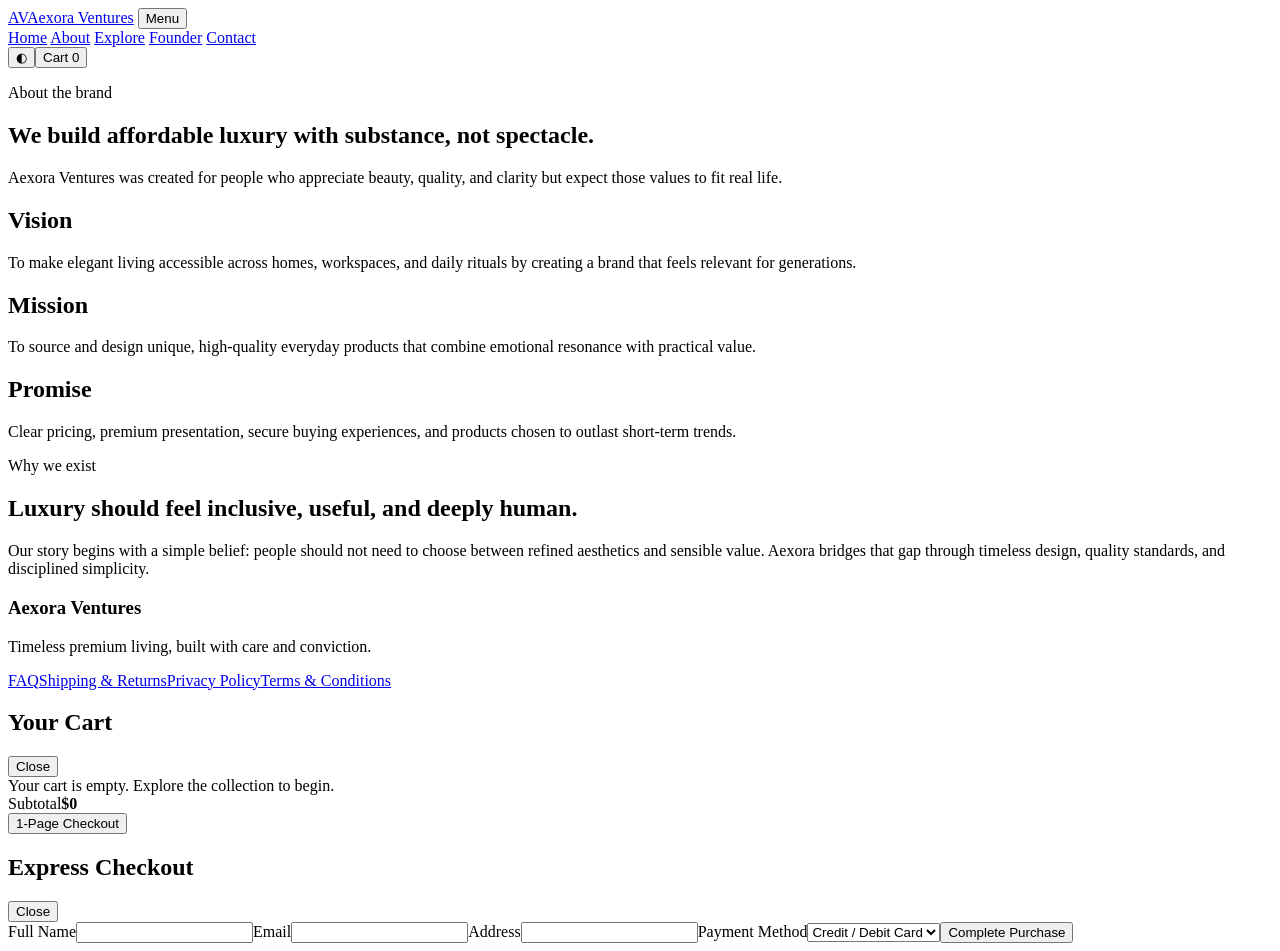
==== commit 8cd2aac2: "Update viewport meta tag in about.html Removed 'viewport-fit=cover' from the viewport meta tag." ====
--- a/about.html
+++ b/about.html
@@ -2,7 +2,7 @@
 <html lang="en">
 <head>
   <meta charset="UTF-8">
-  <meta name="viewport" content="width=device-width, initial-scale=1.0, viewport-fit=cover">
+  <meta name="viewport" content="width=device-width, initial-scale=1.0">
   <meta name="description" content="Learn about the Aexora Ventures mission, vision, and timeless brand story.">
   <title>About | Aexora Ventures</title>
   <link rel="preconnect" href="https://fonts.googleapis.com">
--- a/assets/styles.css
+++ b/assets/styles.css
@@ -1,495 +1,50 @@
-:root {
-  color-scheme: light;
-  --bg: #f4ede3;
-  --surface: rgba(255, 252, 248, 0.92);
-  --surface-solid: #fffdf9;
-  --surface-strong: #ede1d1;
-  --text: #181411;
-  --muted: #5f554a;
-  --line: rgba(24, 20, 17, 0.12);
-  --gold: #b69153;
-  --gold-strong: #d5b677;
-  --shadow: 0 20px 44px rgba(42, 29, 15, 0.1);
-  --radius-lg: 30px;
-  --radius-md: 22px;
-  --radius-sm: 16px;
-  --max-width: 1200px;
-}
+@media (max-width: 760px) {
+  .site-shell {
+    width: min(calc(100% - 20px), var(--max-width));
+  }
 
-body[data-theme="dark"] {
-  color-scheme: dark;
-  --bg: #101010;
-  --surface: rgba(25, 25, 25, 0.88);
-  --surface-solid: #161616;
-  --surface-strong: #212121;
-  --text: #f7f1e8;
-  --muted: #b8ad9f;
-  --line: rgba(247, 241, 232, 0.13);
-  --gold: #d7b679;
-  --gold-strong: #edd4a5;
-  --shadow: 0 24px 58px rgba(0, 0, 0, 0.36);
-}
-
-* { box-sizing: border-box; }
-html { scroll-behavior: smooth; }
-body {
-  margin: 0;
-  -webkit-text-size-adjust: 100%;
-  background:
-    linear-gradient(180deg, rgba(255, 250, 244, 0.94), rgba(244, 237, 227, 0.98)),
-    radial-gradient(circle at top left, rgba(182, 145, 83, 0.1), transparent 28%),
-    radial-gradient(circle at bottom right, rgba(182, 145, 83, 0.08), transparent 24%),
-    var(--bg);
-  color: var(--text);
-  font-family: "Manrope", sans-serif;
-  line-height: 1.6;
-  transition: background-color 220ms ease, color 220ms ease;
-}
-a { color: inherit; text-decoration: none; }
-img { max-width: 100%; display: block; }
-button, input, select, textarea { font: inherit; }
-.site-shell { width: min(calc(100% - 34px), var(--max-width)); margin: 0 auto; }
-
-.topbar {
-  position: sticky;
-  top: 12px;
-  z-index: 20;
-  display: flex;
-  align-items: center;
-  justify-content: flex-start;
-  gap: 14px;
-  margin-top: 12px;
-  padding: 12px 16px;
-  border: 1px solid var(--line);
-  border-radius: 26px;
-  background: rgba(255, 253, 249, 0.94);
-  backdrop-filter: blur(10px);
-  box-shadow: var(--shadow);
-}
-
-body[data-theme="dark"] .topbar { background: rgba(16, 16, 16, 0.9); }
-
-.brand {
-  display: inline-flex;
-  align-items: center;
-  gap: 10px;
-  font-weight: 700;
-  letter-spacing: 0.04em;
-}
-
-.brand-mark {
-  display: grid;
-  place-items: center;
-  width: 40px;
-  height: 40px;
-  border-radius: 50%;
-  background: linear-gradient(145deg, var(--gold-strong), #8f6d34);
-  color: #0f0f0f;
-  font-size: 0.84rem;
-  font-weight: 800;
-}
-
-.nav {
-  display: flex;
-  align-items: center;
-  gap: 8px;
-  margin-left: auto;
-}
-
-.nav a {
-  padding: 10px 14px;
-  border-radius: 999px;
-  color: var(--muted);
-  font-weight: 700;
-  transition: color 180ms ease, background-color 180ms ease, transform 180ms ease, box-shadow 180ms ease;
-}
-
-.nav a:hover,
-.nav a[aria-current="page"] {
-  color: var(--text);
-  background: rgba(182, 145, 83, 0.12);
-  transform: translateY(-1px);
-}
-
-.nav a[aria-current="page"] {
-  background: linear-gradient(135deg, rgba(213, 182, 119, 0.96), rgba(182, 145, 83, 0.9));
-  color: #111111;
-  box-shadow: 0 8px 20px rgba(182, 145, 83, 0.18);
-}
-
-.toolbar, .hero-actions, .hero-metrics, .footer-links { display: flex; gap: 12px; flex-wrap: wrap; }
-.toolbar { align-items: center; }
-.page-stack { display: grid; gap: clamp(1.25rem, 2.2vw, 1.9rem); }
-
-.nav-toggle, .icon-button, .button {
-  cursor: pointer;
-  border: 0;
-  transition: transform 180ms ease, background-color 180ms ease, color 180ms ease, border-color 180ms ease;
-}
-
-.nav-toggle, .icon-button {
-  padding: 10px 13px;
-  border-radius: 999px;
-  background: var(--surface-strong);
-  color: var(--text);
-  border: 1px solid var(--line);
-}
-
-.icon-button:hover, .button:hover, .nav-toggle:hover { transform: translateY(-1px); }
-.cart-button { display: inline-flex; align-items: center; gap: 9px; }
-.cart-count {
-  display: inline-grid;
-  place-items: center;
-  min-width: 24px;
-  height: 24px;
-  padding: 0 6px;
-  border-radius: 999px;
-  background: var(--gold);
-  color: #111;
-  font-size: 0.8rem;
-  font-weight: 800;
-}
-
-.section { padding: 76px 0; }
-.no-padding-top { padding-top: 0; }
-.hero, .product-layout, .shop-layout, .contact-layout, .founder-hero, .content-grid, .testimonial-grid, .trust-grid { display: grid; gap: 26px; }
-.hero { grid-template-columns: 1.02fr 0.98fr; align-items: center; min-height: calc(100vh - 150px); min-height: calc(100svh - 150px); min-height: calc(100dvh - 150px); gap: 42px; }
-.eyebrow {
-  margin: 0 0 12px;
-  color: var(--gold);
-  text-transform: uppercase;
-  letter-spacing: 0.2em;
-  font-size: 0.72rem;
-  font-weight: 800;
-}
-
-h1, h2, h3 {
-  margin: 0 0 14px;
-  font-family: "Cormorant Garamond", serif;
-  font-weight: 600;
-  line-height: 1;
-}
-
-h1 { font-size: clamp(3.1rem, 8vw, 5.8rem); letter-spacing: -0.04em; }
-h2 { font-size: clamp(2rem, 4vw, 3rem); letter-spacing: -0.03em; }
-h3 { font-size: 1.55rem; }
-p { margin: 0; color: var(--muted); }
-.lead { font-size: 1.06rem; max-width: 64ch; }
-.hero-copy { max-width: 620px; }
-.hero-copy .lead { max-width: 34rem; }
-
-.button {
-  display: inline-flex;
-  align-items: center;
-  justify-content: center;
-  min-height: 50px;
-  padding: 0 20px;
-  border-radius: 999px;
-  font-weight: 700;
-}
-
-.button-primary { background: linear-gradient(135deg, var(--gold-strong), var(--gold)); color: #111; }
-.button-secondary { border: 1px solid var(--line); background: var(--surface-solid); color: var(--text); }
-.explore-button { gap: 12px; }
-.explore-icon {
-  display: inline-grid;
-  place-items: center;
-  width: 32px;
-  height: 32px;
-  border-radius: 50%;
-  background: rgba(17, 17, 17, 0.12);
-  font-size: 0.9rem;
-  font-weight: 800;
-}
-.hero-metrics { list-style: none; padding: 0; margin: 26px 0 0; }
-.hero-metrics li {
-  min-width: 142px;
-  padding: 16px 18px;
-  border: 1px solid var(--line);
-  border-radius: var(--radius-md);
-  background: var(--surface);
-}
-
-.hero-metrics strong { display: block; margin-bottom: 4px; color: var(--text); font-size: 1.3rem; }
-.hero-showcase {
-  display: grid;
-  gap: 18px;
-  align-content: center;
-  min-height: auto;
-}
-
-.glass-panel, .product-card, .trust-card, .testimonial, .filters, .content-card, .contact-form, .checkout-card, .faq-item, .cart-drawer, .story-band, .results-bar {
-  border: 1px solid var(--line);
-  border-radius: var(--radius-lg);
-  background: var(--surface);
-  box-shadow: var(--shadow);
-  backdrop-filter: blur(8px);
-}
-
-.hero-card { position: relative; padding: 28px; }
-.hero-card-main {
-  inset: auto;
-  min-height: auto;
-  background: linear-gradient(160deg, rgba(182, 145, 83, 0.16), rgba(255, 255, 255, 0.46)), var(--surface);
-}
-.hero-card-accent {
-  inset: auto;
-  max-width: 84%;
-  margin-left: auto;
-  background: var(--surface-solid);
-}
-.quote-panel {
-  display: grid;
-  gap: 14px;
-}
-.quote-panel h2 {
-  line-height: 1.08;
-  max-width: 12ch;
-}
-.quote-panel p {
-  font-size: 1rem;
-}
-.card-label {
-  margin-bottom: 16px;
-  color: var(--gold);
-  font-size: 0.78rem;
-  letter-spacing: 0.18em;
-  text-transform: uppercase;
-}
-
-.section-heading, .results-bar, .price-row, .cart-drawer-header {
-  display: flex;
-  align-items: center;
-  justify-content: space-between;
-  gap: 14px;
-}
-
-.section-heading { margin-bottom: 24px; }
-.inline-link { color: var(--text); font-weight: 700; }
-.product-grid, .testimonial-grid, .trust-grid, .content-grid { grid-template-columns: repeat(12, minmax(0, 1fr)); }
-.product-card, .testimonial, .trust-card, .content-card { overflow: hidden; }
-.product-card { grid-column: span 4; padding: 18px; }
-.product-visual {
-  aspect-ratio: 4 / 4.4;
-  margin-bottom: 16px;
-  border-radius: 22px;
-  background: radial-gradient(circle at top, rgba(255, 255, 255, 0.5), transparent 35%), linear-gradient(145deg, rgba(182, 145, 83, 0.24), rgba(17, 17, 17, 0.04));
-}
-
-.product-meta { display: flex; align-items: flex-start; justify-content: space-between; gap: 14px; margin-bottom: 10px; }
-.product-meta strong, .product-price, .product-info strong { color: var(--text); }
-.product-category {
-  display: inline-block;
-  margin-bottom: 10px;
-  color: var(--gold);
-  font-size: 0.76rem;
-  letter-spacing: 0.16em;
-  text-transform: uppercase;
-}
-
-.rating { color: var(--gold); font-size: 0.9rem; }
-.product-actions { display: flex; gap: 10px; margin-top: 16px; }
-.product-actions .button { flex: 1; min-height: 44px; }
-.story-band { grid-template-columns: 0.8fr 1.2fr; align-items: center; padding: 32px; }
-.quote-band {
-  display: grid;
-  grid-template-columns: 0.9fr 1.1fr;
-  gap: 24px;
-  padding: 34px;
-  background: var(--surface-solid);
-}
-.quote-stack {
-  display: grid;
-  gap: 14px;
-}
-.quote-stack blockquote {
-  margin: 0;
-  padding: 20px 22px;
-  border: 1px solid var(--line);
-  border-radius: var(--radius-md);
-  background: rgba(255, 255, 255, 0.72);
-  color: var(--text);
-  font-family: "Cormorant Garamond", serif;
-  font-size: 1.5rem;
-  line-height: 1.14;
-}
-
-body[data-theme="dark"] .quote-stack blockquote {
-  background: rgba(255, 255, 255, 0.03);
-}
-.trust-card, .testimonial, .content-card { grid-column: span 3; padding: 26px; }
-.testimonial p { margin-bottom: 16px; }
-.recommendation-band { padding-top: 26px; }
-.footer { display: flex; justify-content: space-between; gap: 16px; padding: 0 0 36px; color: var(--muted); }
-.footer-links { align-items: flex-start; }
-.page-hero { max-width: 760px; }
-.shop-layout { grid-template-columns: 290px 1fr; align-items: start; }
-.filters, .contact-form, .checkout-card { padding: 22px; }
-.filters label, .checkout-form label, .contact-form label { display: block; margin-top: 16px; color: var(--text); font-weight: 700; }
-.filters input, .filters select, .checkout-form input, .checkout-form select, .contact-form input, .contact-form textarea {
-  width: 100%;
-  margin-top: 9px;
-  padding: 13px 14px;
-  border: 1px solid var(--line);
-  border-radius: 14px;
-  background: var(--surface-solid);
-  color: var(--text);
-}
-
-.results-bar { margin-bottom: 22px; padding: 14px 16px; }
-.product-layout { grid-template-columns: 1.05fr 0.95fr; align-items: center; }
-.product-gallery { display: grid; gap: 14px; }
-.product-image-main, .product-thumb {
-  border-radius: var(--radius-lg);
-  background: radial-gradient(circle at top, rgba(255, 255, 255, 0.42), transparent 40%), linear-gradient(145deg, rgba(182, 145, 83, 0.24), rgba(17, 17, 17, 0.08));
-}
-
-.product-image-main { aspect-ratio: 1 / 1.1; }
-.product-thumbs { display: grid; grid-template-columns: repeat(3, 1fr); gap: 10px; }
-.product-thumb { aspect-ratio: 1; }
-.product-info { padding: 14px 0; }
-.product-price-row { display: flex; align-items: center; gap: 14px; margin: 18px 0 8px; }
-.product-price { font-size: 1.9rem; font-weight: 800; }
-.offer-pill {
-  padding: 8px 12px;
-  border-radius: 999px;
-  background: rgba(182, 145, 83, 0.14);
-  color: var(--gold-strong);
-  font-weight: 700;
-}
-
-.accordion { margin-top: 20px; }
-.accordion details { padding: 14px 0; border-top: 1px solid var(--line); }
-.accordion summary, .faq-item summary { cursor: pointer; color: var(--text); font-weight: 700; }
-.founder-hero { grid-template-columns: 260px 1fr; align-items: center; }
-.founder-portrait {
-  display: grid;
-  place-items: center;
-  aspect-ratio: 1;
-  border-radius: 50%;
-  background: radial-gradient(circle at top, rgba(255, 255, 255, 0.28), transparent 40%), linear-gradient(145deg, rgba(182, 145, 83, 0.54), rgba(17, 17, 17, 0.2));
-  color: var(--surface-solid);
-  font-size: 4rem;
-  font-family: "Cormorant Garamond", serif;
-}
-
-.contact-layout { grid-template-columns: 1.1fr 0.9fr; }
-.policy-page { max-width: 880px; }
-.faq-item { padding: 20px 22px; }
-.faq-item p { margin-top: 12px; }
-
-.cart-drawer, .checkout-modal { position: fixed; z-index: 40; }
-.cart-drawer {
-  top: 18px;
-  right: 18px;
-  width: min(420px, calc(100vw - 28px));
-  height: calc(100vh - 36px);
-  height: calc(100svh - 36px);
-  height: calc(100dvh - 36px);
-  padding: 20px;
-  transform: translateX(112%);
-  transition: transform 220ms ease;
-}
-
-.cart-drawer.is-open { transform: translateX(0); }
-.cart-items {
-  display: grid;
-  gap: 12px;
-  margin: 20px 0;
-  max-height: calc(100vh - 280px);
-  max-height: calc(100svh - 280px);
-  max-height: calc(100dvh - 280px);
-  overflow: auto;
-}
-
-.cart-item {
-  display: grid;
-  grid-template-columns: 72px 1fr auto;
-  gap: 12px;
-  align-items: center;
-  padding: 12px;
-  border: 1px solid var(--line);
-  border-radius: 16px;
-  background: var(--surface-solid);
-}
-
-.cart-item-visual {
-  aspect-ratio: 1;
-  border-radius: 14px;
-  background: radial-gradient(circle at top, rgba(255, 255, 255, 0.3), transparent 36%), linear-gradient(145deg, rgba(182, 145, 83, 0.22), rgba(17, 17, 17, 0.1));
-}
-
-.checkout-box { display: grid; gap: 14px; padding-top: 10px; border-top: 1px solid var(--line); }
-.overlay {
-  position: fixed;
-  inset: 0;
-  z-index: 30;
-  background: rgba(7, 7, 7, 0.36);
-  opacity: 0;
-  pointer-events: none;
-  transition: opacity 220ms ease;
-}
-
-.overlay.is-visible { opacity: 1; pointer-events: auto; }
-.checkout-modal {
-  inset: 0;
-  display: grid;
-  place-items: center;
-  padding: 24px;
-  pointer-events: none;
-  opacity: 0;
-  transition: opacity 220ms ease;
-}
-
-.checkout-modal.is-open { opacity: 1; pointer-events: auto; }
-.checkout-card { width: min(520px, 100%); }
-.checkout-form { display: grid; gap: 0; }
-.form-note { margin-top: 12px; font-size: 0.92rem; }
-.empty-state {
-  padding: 20px;
-  border: 1px dashed var(--line);
-  border-radius: 18px;
-  color: var(--muted);
-  text-align: center;
-}
-
-.success-banner {
-  margin-top: 16px;
-  padding: 12px 14px;
-  border-radius: 16px;
-  background: rgba(182, 145, 83, 0.16);
-  color: var(--text);
-}
-
-.nav-toggle { display: none; }
-
-@media (max-width: 980px) {
-  .hero, .story-band, .shop-layout, .product-layout, .contact-layout, .founder-hero, .quote-band { grid-template-columns: 1fr; }
-  .hero { min-height: auto; padding-top: 30px; }
-  .hero-showcase { min-height: auto; }
-  .hero-card-accent { max-width: 100%; }
-  .product-card, .testimonial, .trust-card, .content-card { grid-column: span 6; }
-}
-
-@media (max-width: 760px) {
-  .site-shell { width: min(calc(100% - 20px), var(--max-width)); }
   .topbar {
     gap: 10px;
     border-radius: 22px;
     padding: 12px;
+    flex-wrap: wrap;
+    align-items: center;
   }
+
   .brand {
     flex: 1;
     min-width: 0;
+    align-items: center;
   }
+
+  .brand-mark {
+    width: 50px;
+    height: 50px;
+    min-width: 50px;
+    font-size: 1rem;
+  }
+
   .brand-text {
     max-width: 170px;
     white-space: nowrap;
     overflow: hidden;
     text-overflow: ellipsis;
   }
-  .nav-toggle { display: inline-flex; }
-  .toolbar { margin-left: 0; }
+
+  .nav-toggle {
+    display: inline-flex;
+    width: 85px;
+    height: 48px;
+    justify-content: center;
+    align-items: center;
+    border-radius: 25px;
+    flex-shrink: 0;
+  }
+
+  .toolbar {
+    margin-left: 0;
+  }
+
   .nav {
     display: none;
     width: 100%;
@@ -501,30 +56,50 @@
     border-top: 1px solid var(--line);
     padding-top: 10px;
   }
-  .nav.is-open { display: flex; }
+
+  .nav.is-open {
+    display: flex;
+  }
+
   .nav a {
     width: 100%;
     text-align: left;
   }
-  .product-card, .testimonial, .trust-card, .content-card { grid-column: span 12; }
-  .hero-card { position: relative; inset: auto; padding: 22px; }
-  h1 { font-size: clamp(2.5rem, 14vw, 3.8rem); }
-  .section { padding: 50px 0; }
-  .footer { flex-direction: column; }
+
+  .founder-hero {
+    grid-template-columns: 1fr;
+    text-align: center;
+  }
+
+  .founder-portrait {
+    width: 280px;
+    height: 280px;
+    margin: auto;
+  }
+
+  h1 {
+    font-size: clamp(2.5rem, 14vw, 3.8rem);
+  }
+
+  .product-card,
+  .testimonial,
+  .trust-card,
+  .content-card {
+    grid-column: span 12;
+  }
+
+  .section {
+    padding: 50px 0;
+  }
+
+  .footer {
+    flex-direction: column;
+  }
+
   .cart-drawer {
     top: 10px;
     right: 10px;
     width: calc(100vw - 20px);
     height: calc(100vh - 20px);
-    height: calc(100svh - 20px);
-    height: calc(100dvh - 20px);
   }
 }
-
-@media (prefers-reduced-motion: reduce) {
-  *, *::before, *::after {
-    scroll-behavior: auto;
-    transition: none !important;
-    animation: none !important;
-  }
-}
